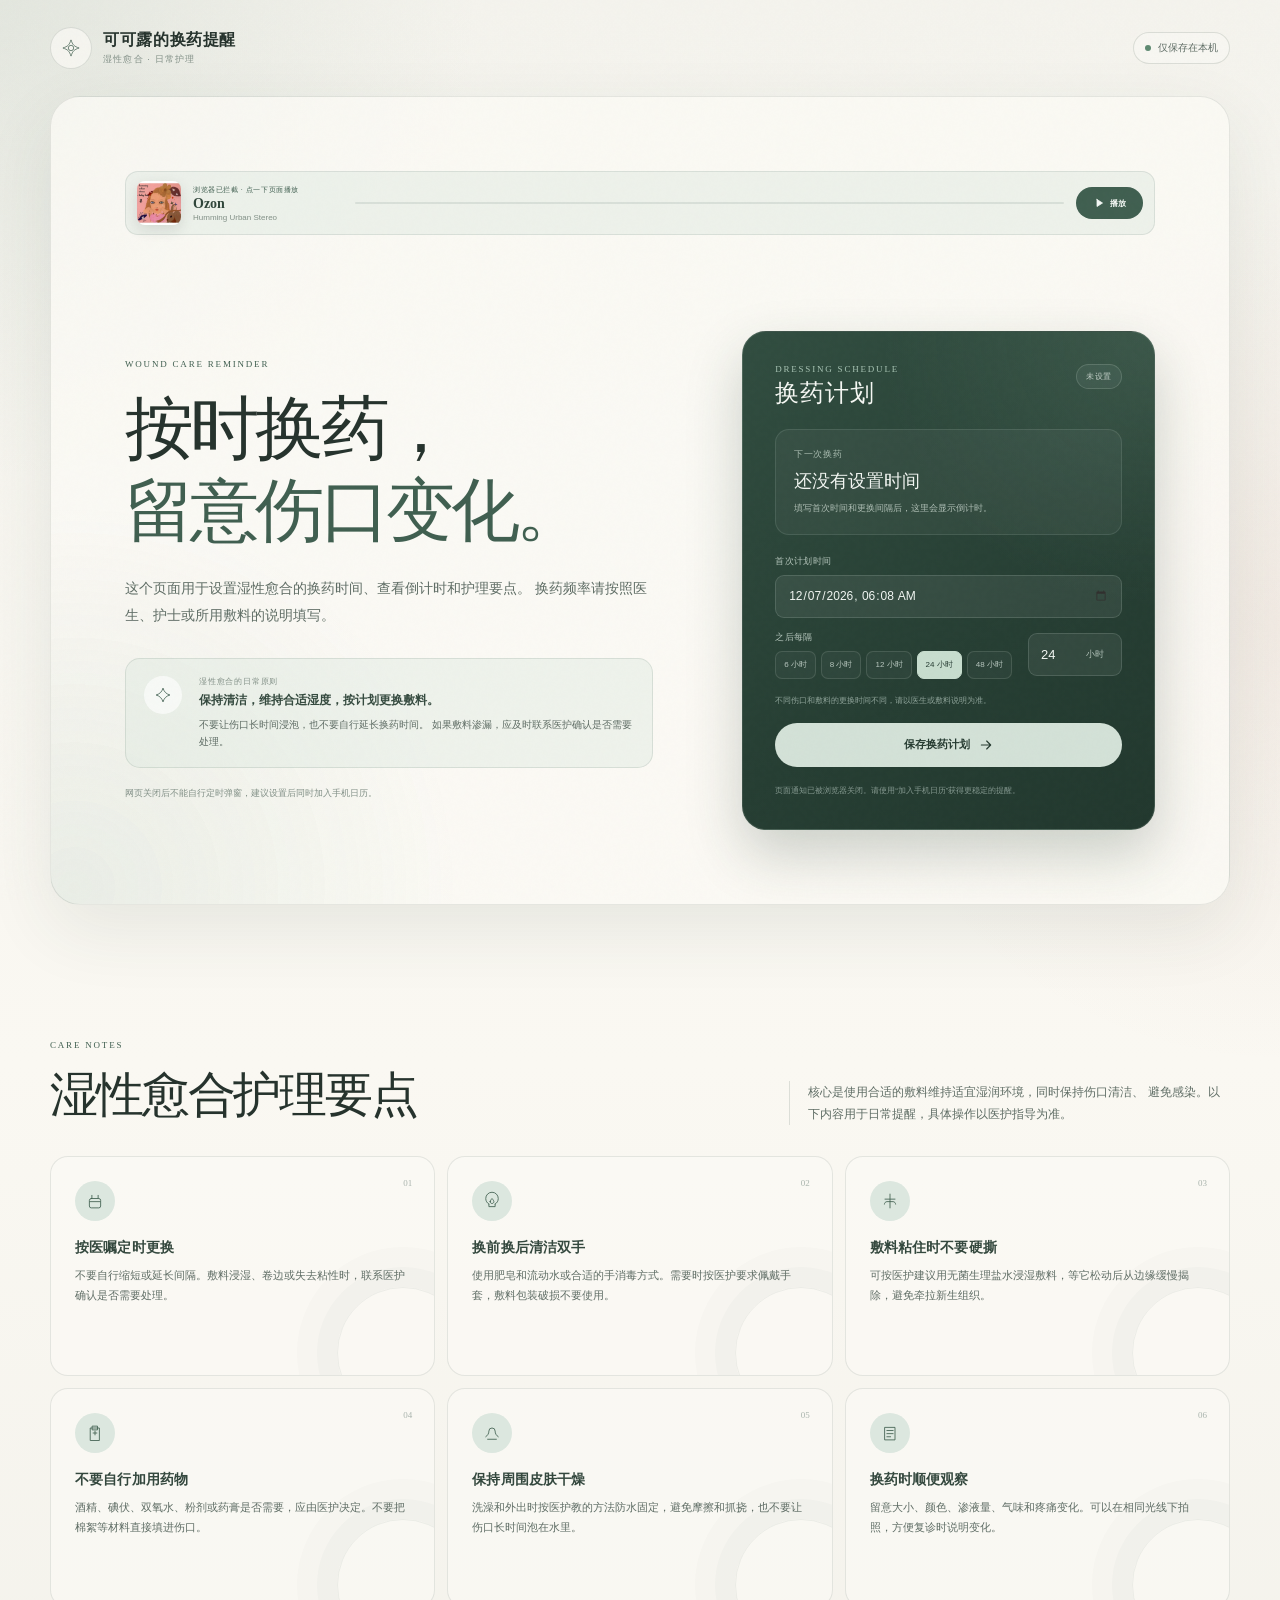
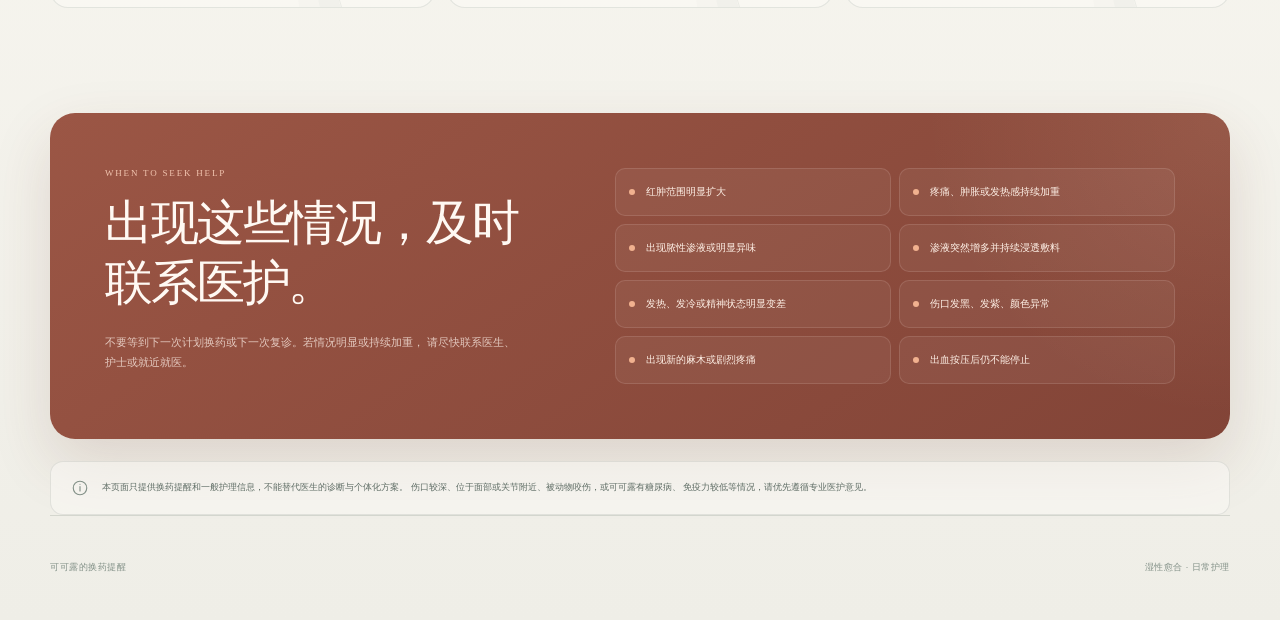
==== cocolu-wound-care-auto/index.html @ e409c19c "Publish fresh cache-safe wound care site" ====
<!doctype html>
<html lang="zh-CN">
  <head>
    <meta charset="UTF-8" />
    <meta
      name="viewport"
      content="width=device-width, initial-scale=1, viewport-fit=cover"
    />
    <meta name="theme-color" content="#eef1eb" />
    <meta name="format-detection" content="telephone=no" />
    <meta name="apple-mobile-web-app-capable" content="yes" />
    <meta http-equiv="Cache-Control" content="no-cache, no-store, must-revalidate" />
    <meta http-equiv="Pragma" content="no-cache" />
    <meta http-equiv="Expires" content="0" />
    <meta
      name="description"
      content="可可露的湿性愈合换药提醒与日常护理注意事项。"
    />
    <meta property="og:type" content="website" />
    <meta property="og:title" content="可可露的换药提醒" />
    <meta
      property="og:description"
      content="湿性愈合换药计划、倒计时与日常护理注意事项。"
    />
    <title>可可露的换药提醒 · 湿性愈合</title>
    <link rel="stylesheet" href="styles.css?v=20261116-auto-1" />
  </head>
  <body>
    <div class="page-texture" aria-hidden="true"></div>

    <header class="site-header">
      <a class="brand" href="#top" aria-label="回到页面顶部">
        <span class="brand-mark" aria-hidden="true">
          <svg viewBox="0 0 40 40">
            <path d="M20 6.5c2.8 8.4 5.2 10.8 13.5 13.5-8.3 2.7-10.7 5.1-13.5 13.5-2.8-8.4-5.2-10.8-13.5-13.5C14.8 17.3 17.2 14.9 20 6.5Z" />
            <circle cx="20" cy="20" r="4.5" />
          </svg>
        </span>
        <span class="brand-copy">
          <strong>可可露的换药提醒</strong>
          <small>湿性愈合 · 日常护理</small>
        </span>
      </a>
      <span class="privacy-label">
        <span aria-hidden="true"></span>
        仅保存在本机
      </span>
    </header>

    <main id="top">
      <section class="hero" aria-labelledby="hero-title">
        <section class="hero-music" id="musicCard" aria-label="背景音乐">
          <img
            class="music-cover"
            src="assets/ozon-cover.jpg?v=20261116-auto-1"
            alt="《Ozon》歌曲封面"
          />
          <div class="music-meta">
            <p id="musicStatus">准备播放 · 官方试听</p>
            <strong>Ozon</strong>
            <span>Humming Urban Stereo</span>
          </div>
          <div class="music-progress" aria-hidden="true">
            <span id="musicProgress"></span>
          </div>
          <button
            class="music-toggle"
            id="musicToggle"
            type="button"
            aria-label="播放背景音乐"
          >
            <svg class="music-play-icon" viewBox="0 0 24 24" aria-hidden="true">
              <path d="m8 5 11 7-11 7V5Z" />
            </svg>
            <svg class="music-pause-icon" viewBox="0 0 24 24" aria-hidden="true">
              <path d="M8 5v14M16 5v14" />
            </svg>
            <span>播放</span>
          </button>
          <audio
            id="backgroundMusic"
            src="assets/ozon-preview.m4a?v=20261116-auto-1"
            preload="auto"
            autoplay
            loop
            playsinline
          ></audio>
        </section>

        <div class="hero-copy">
          <p class="eyebrow">WOUND CARE REMINDER</p>
          <h1 id="hero-title">
            按时换药，<br />
            <em>留意伤口变化。</em>
          </h1>
          <p class="hero-intro">
            这个页面用于设置湿性愈合的换药时间、查看倒计时和护理要点。
            换药频率请按照医生、护士或所用敷料的说明填写。
          </p>

          <div class="principle">
            <span class="principle-icon" aria-hidden="true">
              <svg viewBox="0 0 32 32">
                <path d="M16 5c2 6.2 4.8 9 11 11-6.2 2-9 4.8-11 11-2-6.2-4.8-9-11-11 6.2-2 9-4.8 11-11Z" />
              </svg>
            </span>
            <div>
              <span>湿性愈合的日常原则</span>
              <strong>保持清洁，维持合适湿度，按计划更换敷料。</strong>
              <p>
                不要让伤口长时间浸泡，也不要自行延长换药时间。
                如果敷料渗漏，应及时联系医护确认是否需要处理。
              </p>
            </div>
          </div>

          <p class="hero-note">
            网页关闭后不能自行定时弹窗，建议设置后同时加入手机日历。
          </p>
        </div>

        <section
          class="reminder-panel"
          id="reminderPanel"
          aria-labelledby="reminder-title"
        >
          <header class="reminder-head">
            <div>
              <p>DRESSING SCHEDULE</p>
              <h2 id="reminder-title">换药计划</h2>
            </div>
            <span class="reminder-state" id="reminderState">未设置</span>
          </header>

          <div class="due-alert" id="dueAlert" hidden>
            <span class="due-icon" aria-hidden="true">
              <svg viewBox="0 0 24 24">
                <path d="M12 7v5l3 2M21 12a9 9 0 1 1-18 0 9 9 0 0 1 18 0Z" />
              </svg>
            </span>
            <div>
              <strong>到了计划换药的时间</strong>
              <p>先查看伤口和敷料情况，再按医护教的方法更换。</p>
            </div>
          </div>

          <div class="next-change">
            <span id="nextLabel">下一次换药</span>
            <strong id="nextTime">还没有设置时间</strong>
            <p id="countdown">填写首次时间和更换间隔后，这里会显示倒计时。</p>
          </div>

          <form class="schedule-form" id="scheduleForm">
            <label class="form-field">
              <span>首次计划时间</span>
              <input
                id="startTime"
                name="startTime"
                type="datetime-local"
                required
              />
            </label>

            <div class="interval-block">
              <label for="intervalHours">之后每隔</label>
              <div class="interval-value">
                <input
                  id="intervalHours"
                  name="intervalHours"
                  type="number"
                  min="1"
                  max="168"
                  step="1"
                  value="24"
                  inputmode="numeric"
                  required
                />
                <span>小时</span>
              </div>
              <div class="interval-options" id="intervalOptions" aria-label="常用间隔">
                <button type="button" data-hours="6">6 小时</button>
                <button type="button" data-hours="8">8 小时</button>
                <button type="button" data-hours="12">12 小时</button>
                <button type="button" data-hours="24" class="is-active">24 小时</button>
                <button type="button" data-hours="48">48 小时</button>
              </div>
            </div>

            <p class="schedule-caution">
              不同伤口和敷料的更换时间不同，请以医生或敷料说明为准。
            </p>

            <button class="save-button" id="saveButton" type="submit">
              保存换药计划
              <svg viewBox="0 0 24 24" aria-hidden="true">
                <path d="M5 12h14M13 6l6 6-6 6" />
              </svg>
            </button>
          </form>

          <div class="reminder-actions" id="reminderActions" hidden>
            <button class="done-button" id="doneButton" type="button">
              <svg viewBox="0 0 24 24" aria-hidden="true">
                <path d="m5 12 4 4L19 6" />
              </svg>
              这次已经换好了
            </button>
            <button class="action-button" id="notifyButton" type="button">
              <svg viewBox="0 0 24 24" aria-hidden="true">
                <path d="M18 8a6 6 0 0 0-12 0c0 7-3 7-3 9h18c0-2-3-2-3-9M10 21h4" />
              </svg>
              页面通知
            </button>
            <button class="action-button" id="calendarButton" type="button">
              <svg viewBox="0 0 24 24" aria-hidden="true">
                <rect x="3" y="5" width="18" height="16" rx="2" />
                <path d="M8 3v4m8-4v4M3 10h18M12 14v4m-2-2h4" />
              </svg>
              加入手机日历
            </button>
            <button class="edit-button" id="editButton" type="button">
              调整换药计划
            </button>
          </div>

          <p class="support-note" id="supportNote">
            换药计划只存储在当前设备中。退出网页后，请依靠手机日历提醒。
          </p>
        </section>
      </section>

      <section class="care-section" aria-labelledby="care-title">
        <header class="section-heading">
          <div>
            <p class="section-label">CARE NOTES</p>
            <h2 id="care-title">湿性愈合护理要点</h2>
          </div>
          <p>
            核心是使用合适的敷料维持适宜湿润环境，同时保持伤口清洁、
            避免感染。以下内容用于日常提醒，具体操作以医护指导为准。
          </p>
        </header>

        <div class="care-grid">
          <article class="care-item">
            <span class="item-number">01</span>
            <div class="item-icon" aria-hidden="true">
              <svg viewBox="0 0 32 32">
                <path d="M11 7v5m10-5v5M8 17h16M10 12h12a3 3 0 0 1 3 3v9a3 3 0 0 1-3 3H10a3 3 0 0 1-3-3v-9a3 3 0 0 1 3-3Z" />
              </svg>
            </div>
            <h3>按医嘱定时更换</h3>
            <p>不要自行缩短或延长间隔。敷料浸湿、卷边或失去粘性时，联系医护确认是否需要处理。</p>
          </article>

          <article class="care-item">
            <span class="item-number">02</span>
            <div class="item-icon" aria-hidden="true">
              <svg viewBox="0 0 32 32">
                <path d="M11 21c-3-2-5-5-5-9a10 10 0 0 1 20 0c0 4-2 7-5 9M11 21v4h10v-4M13 17c0 1.7 1.3 3 3 3s3-1.3 3-3-3-5-3-5-3 3.3-3 5Z" />
              </svg>
            </div>
            <h3>换前换后清洁双手</h3>
            <p>使用肥皂和流动水或合适的手消毒方式。需要时按医护要求佩戴手套，敷料包装破损不要使用。</p>
          </article>

          <article class="care-item">
            <span class="item-number">03</span>
            <div class="item-icon" aria-hidden="true">
              <svg viewBox="0 0 32 32">
                <path d="M16 5v22M8 13h16M7 21c0-2 2-4 4-4h10c2 0 4 2 4 4" />
              </svg>
            </div>
            <h3>敷料粘住时不要硬撕</h3>
            <p>可按医护建议用无菌生理盐水浸湿敷料，等它松动后从边缘缓慢揭除，避免牵拉新生组织。</p>
          </article>

          <article class="care-item">
            <span class="item-number">04</span>
            <div class="item-icon" aria-hidden="true">
              <svg viewBox="0 0 32 32">
                <path d="M9 8h14v20H9zM12 5h8v6h-8zM13 16h6m-3-3v6" />
              </svg>
            </div>
            <h3>不要自行加用药物</h3>
            <p>酒精、碘伏、双氧水、粉剂或药膏是否需要，应由医护决定。不要把棉絮等材料直接填进伤口。</p>
          </article>

          <article class="care-item">
            <span class="item-number">05</span>
            <div class="item-icon" aria-hidden="true">
              <svg viewBox="0 0 32 32">
                <path d="M6 22c3-2 5-5 5-9a5 5 0 0 1 10 0c0 4 2 7 5 9M9 26h14" />
              </svg>
            </div>
            <h3>保持周围皮肤干燥</h3>
            <p>洗澡和外出时按医护教的方法防水固定，避免摩擦和抓挠，也不要让伤口长时间泡在水里。</p>
          </article>

          <article class="care-item">
            <span class="item-number">06</span>
            <div class="item-icon" aria-hidden="true">
              <svg viewBox="0 0 32 32">
                <path d="M8 7h16v20H8zM11 12h10M11 17h10M11 22h6" />
              </svg>
            </div>
            <h3>换药时顺便观察</h3>
            <p>留意大小、颜色、渗液量、气味和疼痛变化。可以在相同光线下拍照，方便复诊时说明变化。</p>
          </article>
        </div>
      </section>

      <section class="warning-section" aria-labelledby="warning-title">
        <div class="warning-copy">
          <p class="section-label">WHEN TO SEEK HELP</p>
          <h2 id="warning-title">出现这些情况，及时联系医护。</h2>
          <p>
            不要等到下一次计划换药或下一次复诊。若情况明显或持续加重，
            请尽快联系医生、护士或就近就医。
          </p>
        </div>

        <div class="warning-list" role="list">
          <span role="listitem">红肿范围明显扩大</span>
          <span role="listitem">疼痛、肿胀或发热感持续加重</span>
          <span role="listitem">出现脓性渗液或明显异味</span>
          <span role="listitem">渗液突然增多并持续浸透敷料</span>
          <span role="listitem">发热、发冷或精神状态明显变差</span>
          <span role="listitem">伤口发黑、发紫、颜色异常</span>
          <span role="listitem">出现新的麻木或剧烈疼痛</span>
          <span role="listitem">出血按压后仍不能停止</span>
        </div>
      </section>

      <aside class="disclaimer">
        <svg viewBox="0 0 24 24" aria-hidden="true">
          <circle cx="12" cy="12" r="9" />
          <path d="M12 10v6M12 7h.01" />
        </svg>
        <p>
          本页面只提供换药提醒和一般护理信息，不能替代医生的诊断与个体化方案。
          伤口较深、位于面部或关节附近、被动物咬伤，或可可露有糖尿病、
          免疫力较低等情况，请优先遵循专业医护意见。
        </p>
      </aside>

    </main>

    <footer class="site-footer">
      <span>可可露的换药提醒</span>
      <span>湿性愈合 · 日常护理</span>
    </footer>

    <div class="toast" id="toast" role="status" aria-live="polite"></div>
    <script src="app.js?v=20261116-auto-1"></script>
  </body>
</html>
---- cocolu-wound-care-auto/styles.css ----
:root {
  --ink: #26332d;
  --ink-soft: #5f6d65;
  --ink-faint: #829087;
  --paper: #f3f2eb;
  --paper-light: #fbfaf5;
  --line: rgba(46, 63, 55, 0.14);
  --green: #405f50;
  --green-deep: #263f34;
  --green-light: #dce7df;
  --terracotta: #a45643;
  --terracotta-soft: #f4e7e1;
  --serif: "Noto Serif SC", "Songti SC", "STSong", "SimSun", serif;
  --sans: "PingFang SC", "Microsoft YaHei", "Noto Sans SC", sans-serif;
}

* {
  box-sizing: border-box;
}

html {
  scroll-behavior: smooth;
}

body {
  min-width: 320px;
  min-height: 100vh;
  margin: 0;
  color: var(--ink);
  background:
    radial-gradient(circle at 0 0, rgba(111, 143, 123, 0.13), transparent 30rem),
    radial-gradient(circle at 100% 28%, rgba(164, 86, 67, 0.07), transparent 28rem),
    linear-gradient(180deg, #f4f3ed 0%, #faf8f2 48%, #efeee7 100%);
  font-family: var(--sans);
  -webkit-font-smoothing: antialiased;
  text-rendering: optimizeLegibility;
}

.page-texture {
  position: fixed;
  inset: 0;
  z-index: 20;
  opacity: 0.035;
  pointer-events: none;
  background-image: url("data:image/svg+xml,%3Csvg viewBox='0 0 180 180' xmlns='http://www.w3.org/2000/svg'%3E%3Cfilter id='n'%3E%3CfeTurbulence type='fractalNoise' baseFrequency='.9' numOctaves='3' stitchTiles='stitch'/%3E%3C/filter%3E%3Crect width='100%25' height='100%25' filter='url(%23n)' opacity='.45'/%3E%3C/svg%3E");
}

button,
input {
  font: inherit;
}

button {
  -webkit-tap-highlight-color: transparent;
}

button,
a,
input {
  outline-offset: 4px;
}

button:focus-visible,
a:focus-visible,
input:focus-visible {
  outline: 3px solid rgba(64, 95, 80, 0.45);
}

svg {
  display: block;
}

[hidden] {
  display: none !important;
}

.site-header,
main,
.site-footer {
  width: min(100% - 48px, 1180px);
  margin-inline: auto;
}

.site-header {
  display: flex;
  min-height: 96px;
  align-items: center;
  justify-content: space-between;
  gap: 20px;
}

.brand {
  display: inline-flex;
  align-items: center;
  gap: 11px;
  color: var(--ink);
  text-decoration: none;
}

.brand-mark {
  display: grid;
  width: 42px;
  height: 42px;
  place-items: center;
  border: 1px solid var(--line);
  border-radius: 50%;
  background: rgba(251, 250, 245, 0.7);
}

.brand-mark svg {
  width: 24px;
  fill: none;
  stroke: var(--green);
  stroke-width: 1.2;
}

.brand-copy {
  display: grid;
  gap: 2px;
}

.brand-copy strong {
  font-family: var(--serif);
  font-size: 16px;
  letter-spacing: 0.04em;
}

.brand-copy small {
  color: var(--ink-faint);
  font-size: 9px;
  letter-spacing: 0.13em;
}

.privacy-label {
  display: inline-flex;
  align-items: center;
  gap: 7px;
  padding: 8px 11px;
  border: 1px solid var(--line);
  border-radius: 999px;
  color: var(--ink-soft);
  background: rgba(251, 250, 245, 0.45);
  font-size: 10px;
}

.privacy-label > span {
  width: 6px;
  height: 6px;
  border-radius: 50%;
  background: #5e8a71;
}

.hero {
  display: grid;
  grid-template-columns: minmax(0, 0.92fr) minmax(360px, 0.72fr);
  gap: clamp(35px, 7vw, 92px);
  align-items: center;
  padding: clamp(38px, 6vw, 74px);
  border: 1px solid rgba(46, 63, 55, 0.11);
  border-radius: 30px;
  background:
    radial-gradient(circle at 2% 98%, rgba(117, 150, 130, 0.13), transparent 24rem),
    rgba(251, 250, 245, 0.78);
  box-shadow: 0 25px 70px rgba(47, 63, 54, 0.09);
}

.hero-copy {
  min-width: 0;
}

.eyebrow,
.section-label,
.reminder-head p {
  margin: 0;
  color: var(--green);
  font-family: Georgia, serif;
  font-size: 9px;
  letter-spacing: 0.2em;
}

.hero h1 {
  margin: 19px 0 23px;
  font-family: var(--serif);
  font-size: clamp(43px, 5.4vw, 70px);
  font-weight: 500;
  letter-spacing: -0.055em;
  line-height: 1.18;
}

.hero h1 em {
  color: var(--green);
  font-style: normal;
}

.hero-intro {
  max-width: 35rem;
  margin: 0;
  color: var(--ink-soft);
  font-size: 14px;
  line-height: 1.95;
}

.principle {
  display: grid;
  grid-template-columns: 42px 1fr;
  gap: 13px;
  max-width: 38rem;
  margin-top: 29px;
  padding: 17px 18px;
  border: 1px solid rgba(64, 95, 80, 0.13);
  border-radius: 15px;
  background: rgba(224, 234, 226, 0.47);
}

.principle-icon {
  display: grid;
  width: 38px;
  height: 38px;
  place-items: center;
  border-radius: 50%;
  color: var(--green);
  background: rgba(255, 255, 255, 0.64);
}

.principle-icon svg {
  width: 20px;
  fill: none;
  stroke: currentColor;
  stroke-width: 1.3;
}

.principle div {
  display: grid;
  gap: 4px;
}

.principle div > span {
  color: var(--ink-faint);
  font-size: 8px;
  letter-spacing: 0.1em;
}

.principle strong {
  color: #354a3f;
  font-size: 12px;
  line-height: 1.55;
}

.principle p {
  margin: 2px 0 0;
  color: var(--ink-soft);
  font-size: 10px;
  line-height: 1.72;
}

.hero-note {
  margin: 18px 0 0;
  color: var(--ink-faint);
  font-size: 9px;
  line-height: 1.65;
}

.reminder-panel {
  min-width: 0;
  padding: clamp(23px, 3vw, 32px);
  border: 1px solid rgba(229, 239, 231, 0.13);
  border-radius: 24px;
  color: #f1f6f2;
  background:
    radial-gradient(circle at 100% 0, rgba(143, 180, 157, 0.17), transparent 17rem),
    linear-gradient(150deg, #314d40, #263e33 62%, #22382e);
  box-shadow: 0 24px 55px rgba(35, 57, 47, 0.22);
  transition:
    border-color 180ms ease,
    box-shadow 180ms ease;
}

.reminder-panel.is-due {
  border-color: rgba(241, 187, 155, 0.55);
  box-shadow:
    0 0 0 1px rgba(241, 187, 155, 0.16),
    0 24px 65px rgba(91, 52, 39, 0.26);
}

.reminder-head {
  display: flex;
  align-items: flex-start;
  justify-content: space-between;
  gap: 15px;
}

.reminder-head > div {
  display: grid;
  gap: 3px;
}

.reminder-head p {
  color: #a8c4b4;
}

.reminder-head h2 {
  margin: 0;
  color: #f5f7f3;
  font-family: var(--serif);
  font-size: 24px;
  font-weight: 500;
  letter-spacing: 0.04em;
}

.reminder-state {
  padding: 6px 9px;
  border: 1px solid rgba(228, 240, 231, 0.16);
  border-radius: 999px;
  color: #c6d3cb;
  background: rgba(238, 246, 240, 0.055);
  font-size: 8px;
  letter-spacing: 0.08em;
  white-space: nowrap;
}

.reminder-panel.is-configured .reminder-state {
  color: #c6e5d2;
  border-color: rgba(152, 205, 172, 0.24);
  background: rgba(83, 137, 107, 0.17);
}

.reminder-panel.is-due .reminder-state {
  color: #ffe0cc;
  border-color: rgba(239, 176, 143, 0.28);
  background: rgba(151, 80, 60, 0.2);
}

.due-alert {
  display: flex;
  gap: 10px;
  margin-top: 16px;
  padding: 12px;
  border: 1px solid rgba(244, 192, 161, 0.18);
  border-radius: 12px;
  color: #ffe3d2;
  background: rgba(149, 77, 56, 0.18);
}

.due-icon {
  display: grid;
  width: 29px;
  height: 29px;
  flex: 0 0 auto;
  place-items: center;
  border-radius: 50%;
  background: rgba(255, 240, 228, 0.1);
}

.due-icon svg {
  width: 16px;
  fill: none;
  stroke: currentColor;
  stroke-linecap: round;
  stroke-linejoin: round;
  stroke-width: 1.6;
}

.due-alert div {
  display: grid;
  gap: 3px;
}

.due-alert strong {
  font-size: 11px;
}

.due-alert p {
  margin: 0;
  color: rgba(255, 227, 210, 0.7);
  font-size: 8px;
  line-height: 1.6;
}

.next-change {
  margin: 20px 0;
  padding: 18px;
  border: 1px solid rgba(228, 240, 231, 0.11);
  border-radius: 14px;
  background: rgba(248, 252, 248, 0.045);
}

.next-change > span {
  display: block;
  margin-bottom: 7px;
  color: #a9bcb0;
  font-size: 9px;
  letter-spacing: 0.07em;
}

.next-change strong {
  display: block;
  color: #f2f6f2;
  font-family: var(--serif);
  font-size: 18px;
  font-weight: 500;
  line-height: 1.45;
}

.next-change p {
  margin: 7px 0 0;
  color: #aebeb4;
  font-size: 9px;
  line-height: 1.65;
}

.schedule-form,
.reminder-actions {
  display: grid;
}

.form-field {
  display: grid;
  gap: 7px;
  margin-bottom: 13px;
}

.form-field > span,
.interval-block > label {
  color: #b4c5bb;
  font-size: 9px;
  letter-spacing: 0.05em;
}

.form-field input,
.interval-value {
  width: 100%;
  min-height: 43px;
  border: 1px solid rgba(228, 240, 231, 0.15);
  border-radius: 9px;
  color: #f1f6f2;
  background: rgba(250, 253, 250, 0.065);
  color-scheme: dark;
}

.form-field input {
  padding: 0 12px;
  font-size: 12px;
}

.form-field input::-webkit-calendar-picker-indicator {
  cursor: pointer;
  filter: invert(0.82) sepia(0.12);
}

.interval-block {
  display: grid;
  grid-template-columns: 1fr 94px;
  gap: 7px 10px;
  align-items: center;
}

.interval-block > label {
  grid-column: 1;
}

.interval-value {
  display: flex;
  grid-column: 2;
  grid-row: 1 / span 2;
  align-items: center;
  overflow: hidden;
}

.interval-value input {
  width: 57px;
  min-width: 0;
  height: 41px;
  padding: 0 0 0 12px;
  border: 0;
  color: #f1f6f2;
  background: transparent;
  font-size: 13px;
}

.interval-value span {
  color: #b4c5bb;
  font-size: 9px;
}

.interval-options {
  display: flex;
  grid-column: 1;
  flex-wrap: wrap;
  gap: 5px;
}

.interval-options button {
  min-height: 28px;
  padding: 5px 8px;
  border: 1px solid rgba(228, 240, 231, 0.13);
  border-radius: 7px;
  color: #b9c8c0;
  background: rgba(248, 252, 248, 0.035);
  cursor: pointer;
  font-size: 8px;
  transition:
    color 150ms ease,
    border-color 150ms ease,
    background 150ms ease;
}

.interval-options button.is-active {
  color: #243b31;
  border-color: #c7ddce;
  background: #c7ddce;
}

.schedule-caution {
  margin: 15px 0 16px;
  color: #8fa49a;
  font-size: 8px;
  line-height: 1.65;
}

.save-button,
.done-button,
.action-button,
.edit-button {
  display: inline-flex;
  align-items: center;
  justify-content: center;
  border-radius: 999px;
  cursor: pointer;
  font-weight: 600;
}

.save-button {
  width: 100%;
  min-height: 44px;
  gap: 8px;
  padding: 10px 17px;
  border: 0;
  color: #263b31;
  background: #d3e1d7;
  font-size: 11px;
}

.save-button:hover,
.done-button:hover,
.action-button:hover {
  transform: translateY(-1px);
}

.save-button svg,
.done-button svg,
.action-button svg {
  width: 16px;
  fill: none;
  stroke: currentColor;
  stroke-linecap: round;
  stroke-linejoin: round;
  stroke-width: 1.7;
}

.reminder-actions {
  grid-template-columns: 1fr 1fr;
  gap: 8px;
}

.done-button {
  grid-column: 1 / -1;
  min-height: 44px;
  gap: 7px;
  padding: 10px 15px;
  border: 0;
  color: #243b30;
  background: #d4e2d8;
  font-size: 11px;
}

.action-button {
  min-height: 40px;
  gap: 7px;
  padding: 8px 9px;
  border: 1px solid rgba(228, 240, 231, 0.15);
  color: #d6e1db;
  background: rgba(248, 252, 248, 0.045);
  font-size: 9px;
}

.action-button.is-enabled {
  color: #c9e4d4;
  border-color: rgba(139, 193, 160, 0.26);
  background: rgba(76, 129, 100, 0.14);
}

.edit-button {
  grid-column: 1 / -1;
  min-height: 31px;
  padding: 5px 10px;
  border: 0;
  color: #9fb1a7;
  background: transparent;
  font-size: 8px;
  text-decoration: underline;
  text-decoration-color: rgba(186, 205, 194, 0.28);
  text-underline-offset: 4px;
}

.support-note {
  margin: 17px 0 0;
  color: #859990;
  font-size: 8px;
  line-height: 1.65;
}

.care-section {
  padding: clamp(90px, 11vw, 135px) 0 clamp(70px, 9vw, 105px);
}

.section-heading {
  display: grid;
  grid-template-columns: minmax(0, 0.9fr) minmax(280px, 0.62fr);
  gap: clamp(30px, 8vw, 100px);
  align-items: end;
  margin-bottom: 31px;
}

.section-label {
  margin-bottom: 15px;
}

.section-heading h2,
.warning-copy h2 {
  margin: 0;
  font-family: var(--serif);
  font-size: clamp(33px, 4vw, 48px);
  font-weight: 500;
  letter-spacing: -0.045em;
  line-height: 1.25;
}

.section-heading > p {
  margin: 0;
  padding-left: 18px;
  border-left: 1px solid var(--line);
  color: var(--ink-soft);
  font-size: 12px;
  line-height: 1.85;
}

.care-grid {
  display: grid;
  grid-template-columns: repeat(3, minmax(0, 1fr));
  gap: 12px;
}

.care-item {
  position: relative;
  min-height: 220px;
  padding: 24px;
  overflow: hidden;
  border: 1px solid rgba(46, 63, 55, 0.11);
  border-radius: 18px;
  background: rgba(251, 250, 245, 0.68);
}

.care-item::after {
  position: absolute;
  right: -35px;
  bottom: -44px;
  width: 130px;
  height: 130px;
  border: 1px solid rgba(64, 95, 80, 0.08);
  border-radius: 50%;
  content: "";
  box-shadow:
    0 0 0 20px rgba(64, 95, 80, 0.025),
    0 0 0 40px rgba(64, 95, 80, 0.015);
}

.item-number {
  position: absolute;
  top: 21px;
  right: 22px;
  color: #a9b4ad;
  font-family: Georgia, serif;
  font-size: 9px;
}

.item-icon {
  display: grid;
  width: 40px;
  height: 40px;
  margin-bottom: 18px;
  place-items: center;
  border-radius: 50%;
  color: var(--green);
  background: var(--green-light);
}

.item-icon svg {
  width: 20px;
  fill: none;
  stroke: currentColor;
  stroke-linecap: round;
  stroke-linejoin: round;
  stroke-width: 1.35;
}

.care-item h3 {
  position: relative;
  z-index: 1;
  margin: 0 0 9px;
  color: #34483e;
  font-size: 14px;
  letter-spacing: 0.01em;
}

.care-item p {
  position: relative;
  z-index: 1;
  margin: 0;
  color: var(--ink-soft);
  font-size: 11px;
  line-height: 1.8;
}

.warning-section {
  display: grid;
  grid-template-columns: minmax(0, 0.75fr) minmax(370px, 1fr);
  gap: clamp(35px, 7vw, 90px);
  padding: clamp(34px, 5vw, 55px);
  border-radius: 25px;
  color: #fff7f1;
  background:
    radial-gradient(circle at 100% 0, rgba(255, 208, 177, 0.12), transparent 19rem),
    linear-gradient(145deg, #9b5645, #824437);
  box-shadow: 0 24px 60px rgba(105, 55, 42, 0.15);
}

.warning-copy .section-label {
  color: #f1c4af;
}

.warning-copy h2 {
  color: #fff9f3;
}

.warning-copy > p:last-child {
  max-width: 32rem;
  margin: 20px 0 0;
  color: rgba(255, 242, 233, 0.74);
  font-size: 11px;
  line-height: 1.8;
}

.warning-list {
  display: grid;
  grid-template-columns: 1fr 1fr;
  gap: 8px;
}

.warning-list span {
  position: relative;
  display: flex;
  min-height: 48px;
  align-items: center;
  padding: 10px 12px 10px 30px;
  border: 1px solid rgba(255, 238, 226, 0.13);
  border-radius: 10px;
  color: #fff1e7;
  background: rgba(255, 247, 240, 0.05);
  font-size: 10px;
  line-height: 1.55;
}

.warning-list span::before {
  position: absolute;
  top: 50%;
  left: 13px;
  width: 6px;
  height: 6px;
  border-radius: 50%;
  content: "";
  background: #f1b18f;
  transform: translateY(-50%);
}

.disclaimer {
  display: grid;
  grid-template-columns: 20px 1fr;
  gap: 11px;
  margin: 22px 0 0;
  padding: 17px 20px;
  border: 1px solid rgba(46, 63, 55, 0.11);
  border-radius: 13px;
  color: var(--ink-soft);
  background: rgba(251, 250, 245, 0.52);
}

.disclaimer svg {
  width: 18px;
  fill: none;
  stroke: var(--ink-faint);
  stroke-linecap: round;
  stroke-linejoin: round;
  stroke-width: 1.5;
}

.disclaimer p {
  margin: 0;
  font-size: 9px;
  line-height: 1.8;
}

.hero-music {
  display: grid;
  grid-column: 1 / -1;
  grid-template-columns: 44px minmax(150px, auto) minmax(80px, 1fr) auto;
  gap: 12px;
  align-items: center;
  margin-bottom: 6px;
  padding: 9px 11px;
  border: 1px solid rgba(64, 95, 80, 0.12);
  border-radius: 13px;
  background: rgba(225, 234, 227, 0.52);
}

.hero-music .music-cover {
  width: 44px;
  height: 44px;
  border-radius: 8px;
  object-fit: cover;
  box-shadow: 0 5px 14px rgba(39, 52, 44, 0.12);
}

.hero-music .music-meta {
  display: grid;
  min-width: 0;
  gap: 1px;
}

.hero-music .music-meta p {
  margin: 0;
  color: var(--green);
  font-size: 7px;
  letter-spacing: 0.08em;
}

.hero-music .music-meta strong {
  color: #31463b;
  font-family: var(--serif);
  font-size: 14px;
  font-weight: 600;
}

.hero-music .music-meta span {
  overflow: hidden;
  color: var(--ink-faint);
  font-size: 8px;
  text-overflow: ellipsis;
  white-space: nowrap;
}

.music-progress {
  height: 2px;
  overflow: hidden;
  border-radius: 999px;
  background: rgba(64, 95, 80, 0.12);
}

.music-progress span {
  display: block;
  width: 0;
  height: 100%;
  border-radius: inherit;
  background: var(--green);
  transition: width 220ms linear;
}

.music-toggle {
  display: inline-flex;
  min-width: 67px;
  min-height: 32px;
  align-items: center;
  justify-content: center;
  gap: 5px;
  padding: 6px 10px;
  border: 0;
  border-radius: 999px;
  color: #f4f8f5;
  background: var(--green);
  cursor: pointer;
  font-size: 8px;
  font-weight: 600;
}

.music-toggle svg {
  width: 12px;
  height: 12px;
  fill: none;
  stroke: currentColor;
  stroke-linecap: round;
  stroke-linejoin: round;
  stroke-width: 1.6;
}

.music-toggle .music-play-icon {
  fill: currentColor;
}

.music-toggle .music-pause-icon {
  display: none;
}

.music-toggle.is-playing .music-play-icon {
  display: none;
}

.music-toggle.is-playing .music-pause-icon {
  display: block;
}

.site-footer {
  display: flex;
  min-height: 105px;
  align-items: center;
  justify-content: space-between;
  gap: 20px;
  border-top: 1px solid var(--line);
  color: var(--ink-faint);
  font-size: 9px;
  letter-spacing: 0.06em;
}

.toast {
  position: fixed;
  bottom: max(22px, env(safe-area-inset-bottom));
  left: 50%;
  z-index: 50;
  max-width: calc(100% - 38px);
  padding: 11px 17px;
  border: 1px solid rgba(234, 242, 236, 0.13);
  border-radius: 999px;
  color: #f2f7f3;
  background: rgba(36, 55, 45, 0.95);
  box-shadow: 0 14px 35px rgba(38, 52, 44, 0.2);
  font-size: 11px;
  text-align: center;
  opacity: 0;
  pointer-events: none;
  transform: translate(-50%, 12px);
  transition:
    opacity 180ms ease,
    transform 180ms ease;
}

.toast.is-visible {
  opacity: 1;
  transform: translate(-50%, 0);
}

@media (max-width: 960px) {
  .hero {
    grid-template-columns: 1fr;
    gap: 34px;
    padding: 44px;
  }

  .hero-copy {
    max-width: 42rem;
  }

  .reminder-panel {
    width: min(100%, 500px);
  }

  .care-grid {
    grid-template-columns: repeat(2, minmax(0, 1fr));
  }

  .warning-section {
    grid-template-columns: 1fr;
    gap: 26px;
  }

}

@media (max-width: 700px) {
  .site-header,
  main,
  .site-footer {
    width: min(100% - 24px, 560px);
  }

  .site-header {
    min-height: 80px;
  }

  .brand-mark {
    width: 37px;
    height: 37px;
  }

  .brand-copy strong {
    font-size: 14px;
  }

  .brand-copy small {
    font-size: 8px;
  }

  .privacy-label {
    padding: 7px 9px;
    font-size: 8px;
  }

  .hero {
    padding: 29px 18px 18px;
    border-radius: 22px;
  }

  .hero-music {
    grid-template-columns: 42px minmax(0, 1fr) auto;
    gap: 7px 10px;
    padding: 8px 9px;
  }

  .hero-music .music-cover {
    width: 42px;
    height: 42px;
  }

  .music-progress {
    grid-column: 2 / 4;
    grid-row: 2;
  }

  .music-toggle {
    grid-column: 3;
    grid-row: 1;
  }

  .hero h1 {
    margin-top: 15px;
    font-size: clamp(39px, 12vw, 52px);
    line-height: 1.2;
  }

  .hero-intro {
    font-size: 12px;
    line-height: 1.9;
  }

  .principle {
    grid-template-columns: 35px 1fr;
    padding: 14px;
  }

  .principle-icon {
    width: 34px;
    height: 34px;
  }

  .principle strong {
    font-size: 11px;
  }

  .principle p {
    font-size: 9px;
  }

  .reminder-panel {
    width: 100%;
    padding: 23px 18px;
    border-radius: 18px;
  }

  .reminder-head h2 {
    font-size: 21px;
  }

  .next-change strong {
    font-size: 17px;
  }

  .interval-block {
    grid-template-columns: 1fr 101px;
  }

  .care-section {
    padding: 76px 2px 66px;
  }

  .section-heading {
    grid-template-columns: 1fr;
    gap: 18px;
    margin-bottom: 24px;
  }

  .section-heading h2,
  .warning-copy h2 {
    font-size: clamp(31px, 9.5vw, 40px);
  }

  .section-heading > p {
    padding-left: 13px;
    font-size: 11px;
    line-height: 1.8;
  }

  .care-grid {
    grid-template-columns: 1fr;
    gap: 9px;
  }

  .care-item {
    min-height: 0;
    padding: 21px;
  }

  .item-icon {
    margin-bottom: 15px;
  }

  .warning-section {
    padding: 28px 20px;
    border-radius: 20px;
  }

  .warning-list {
    grid-template-columns: 1fr;
  }

  .disclaimer {
    padding: 15px;
  }

  .site-footer {
    min-height: 92px;
    font-size: 8px;
  }
}

@media (max-width: 380px) {
  .brand-copy small {
    display: none;
  }

  .privacy-label {
    font-size: 0;
  }

  .privacy-label > span {
    margin: 2px;
  }

  .hero {
    padding-right: 14px;
    padding-left: 14px;
  }

  .hero h1 {
    font-size: 37px;
  }

  .reminder-panel {
    padding-right: 15px;
    padding-left: 15px;
  }

  .interval-block {
    grid-template-columns: 1fr 88px;
  }

  .site-footer {
    align-items: flex-start;
    flex-direction: column;
    justify-content: center;
    gap: 5px;
  }
}

@media (prefers-reduced-motion: reduce) {
  html {
    scroll-behavior: auto;
  }

  *,
  *::before,
  *::after {
    scroll-behavior: auto !important;
    animation-duration: 0.01ms !important;
    animation-iteration-count: 1 !important;
    transition-duration: 0.01ms !important;
  }
}
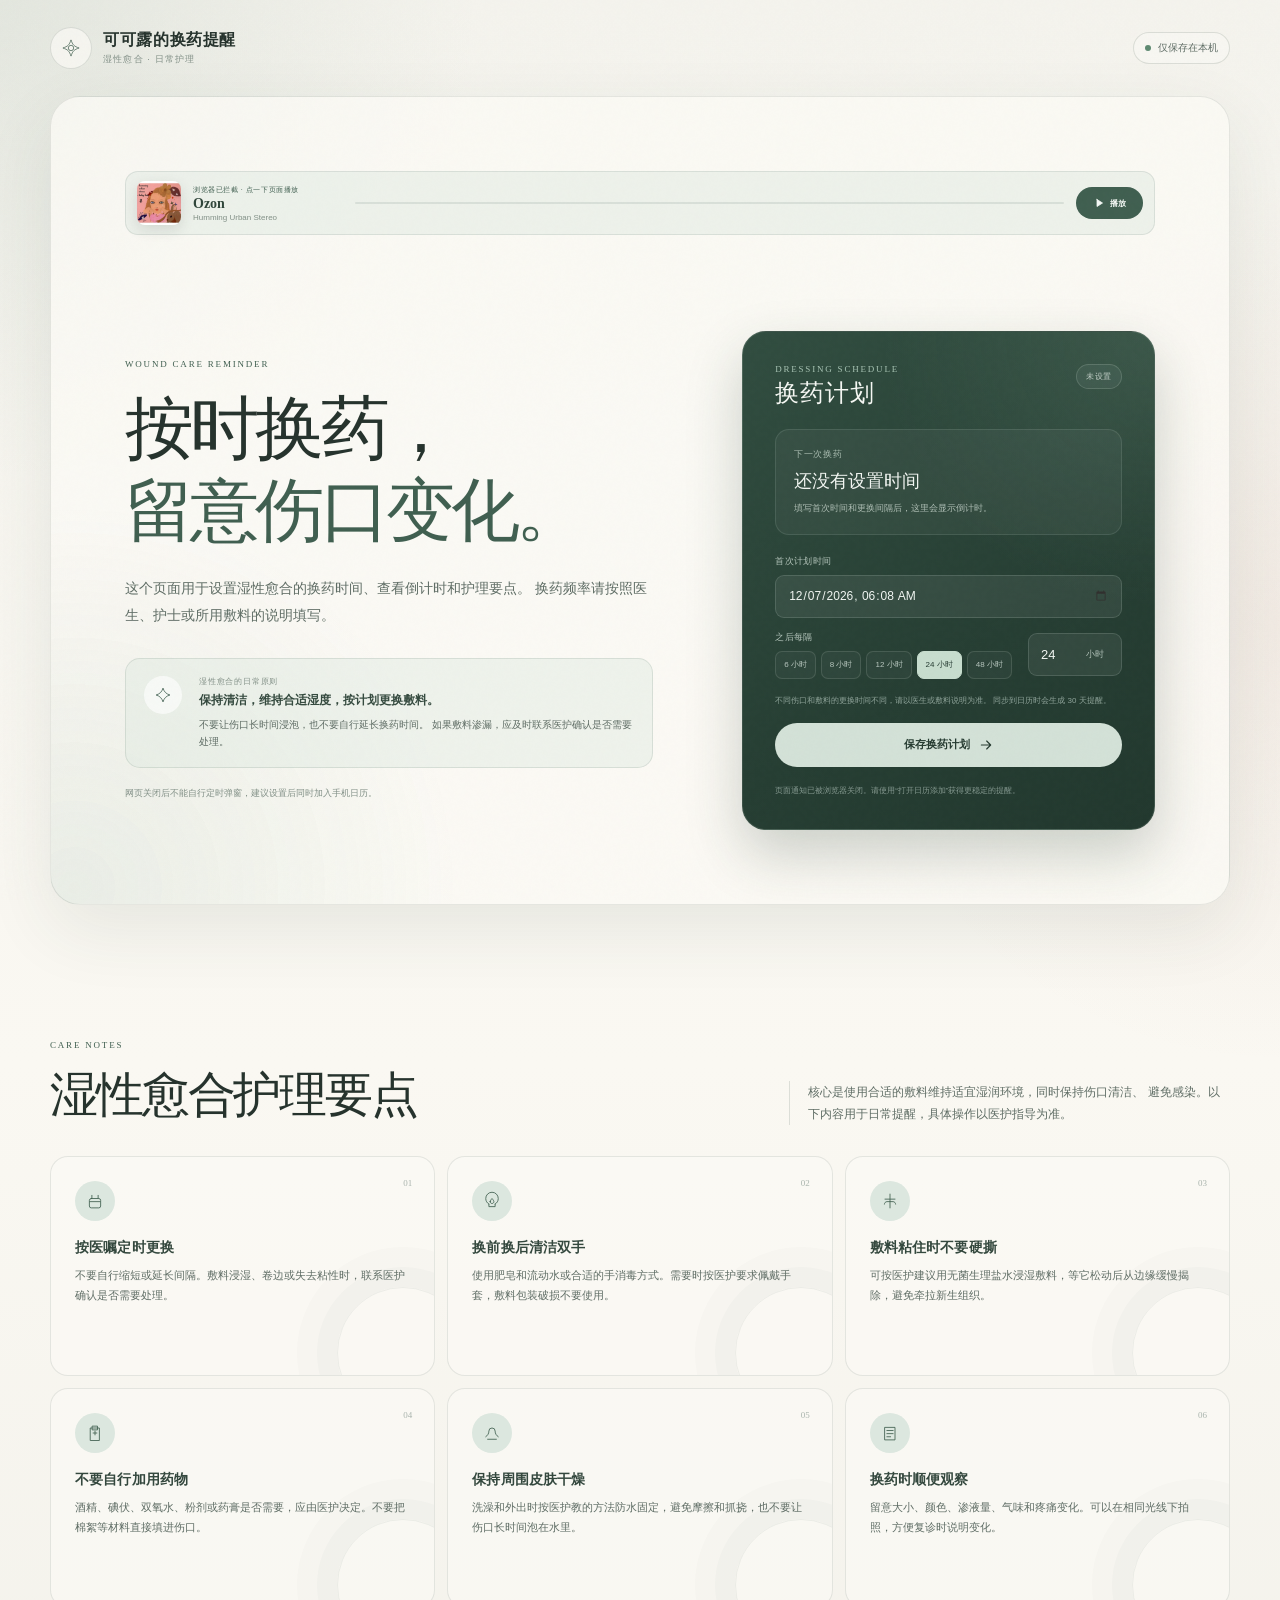
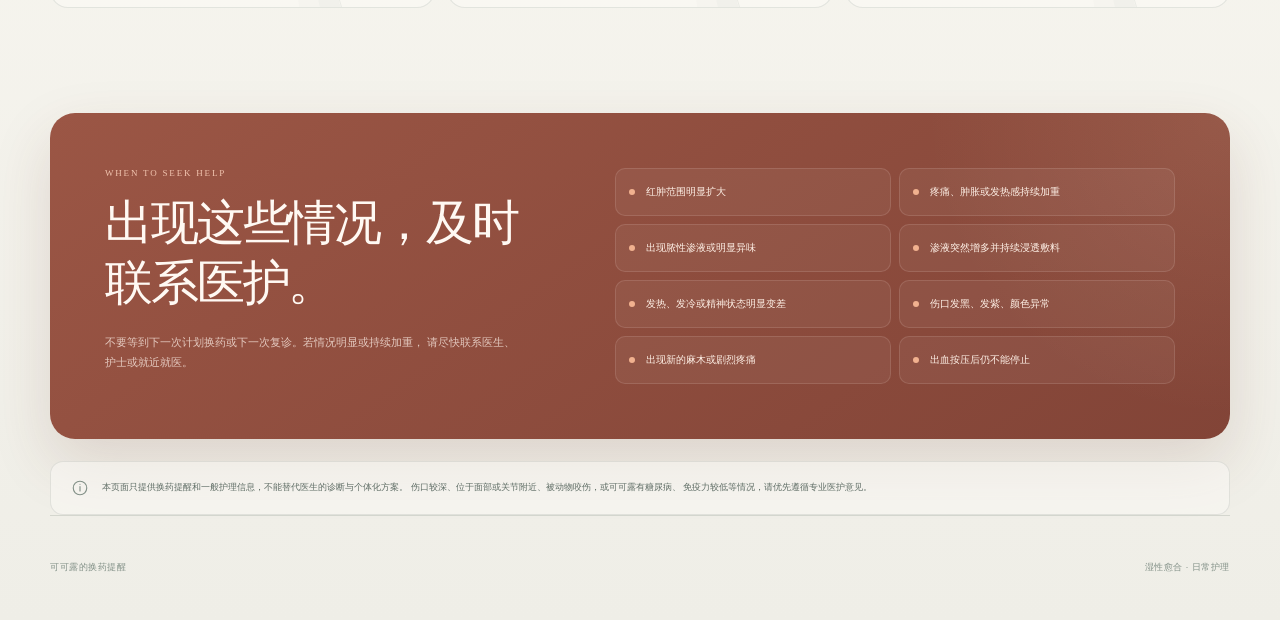
==== commit 3bb55219: "Add direct 30-day calendar reminder" ====
--- a/cocolu-wound-care-auto/index.html
+++ b/cocolu-wound-care-auto/index.html
@@ -23,7 +23,7 @@
       content="湿性愈合换药计划、倒计时与日常护理注意事项。"
     />
     <title>可可露的换药提醒 · 湿性愈合</title>
-    <link rel="stylesheet" href="styles.css?v=20261116-auto-1" />
+    <link rel="stylesheet" href="styles.css?v=20261116-calendar-2" />
   </head>
   <body>
     <div class="page-texture" aria-hidden="true"></div>
@@ -52,7 +52,7 @@
         <section class="hero-music" id="musicCard" aria-label="背景音乐">
           <img
             class="music-cover"
-            src="assets/ozon-cover.jpg?v=20261116-auto-1"
+            src="assets/ozon-cover.jpg?v=20261116-calendar-2"
             alt="《Ozon》歌曲封面"
           />
           <div class="music-meta">
@@ -79,7 +79,7 @@
           </button>
           <audio
             id="backgroundMusic"
-            src="assets/ozon-preview.m4a?v=20261116-auto-1"
+            src="assets/ozon-preview.m4a?v=20261116-calendar-2"
             preload="auto"
             autoplay
             loop
@@ -188,6 +188,7 @@
 
             <p class="schedule-caution">
               不同伤口和敷料的更换时间不同，请以医生或敷料说明为准。
+              同步到日历时会生成 30 天提醒。
             </p>
 
             <button class="save-button" id="saveButton" type="submit">
@@ -205,18 +206,35 @@
               </svg>
               这次已经换好了
             </button>
-            <button class="action-button" id="notifyButton" type="button">
-              <svg viewBox="0 0 24 24" aria-hidden="true">
-                <path d="M18 8a6 6 0 0 0-12 0c0 7-3 7-3 9h18c0-2-3-2-3-9M10 21h4" />
-              </svg>
-              页面通知
-            </button>
-            <button class="action-button" id="calendarButton" type="button">
+            <a
+              class="calendar-direct"
+              id="calendarLink"
+              href="#"
+              target="_blank"
+              rel="noopener noreferrer"
+            >
               <svg viewBox="0 0 24 24" aria-hidden="true">
                 <rect x="3" y="5" width="18" height="16" rx="2" />
                 <path d="M8 3v4m8-4v4M3 10h18M12 14v4m-2-2h4" />
               </svg>
-              加入手机日历
+              <span>打开日历添加</span>
+              <small>30 天重复</small>
+            </a>
+            <button class="action-button" id="notifyButton" type="button">
+              <svg viewBox="0 0 24 24" aria-hidden="true">
+                <path d="M18 8a6 6 0 0 0-12 0c0 7-3 7-3 9h18c0-2-3-2-3-9M10 21h4" />
+              </svg>
+              页面通知
+            </button>
+            <button
+              class="action-button"
+              id="downloadCalendarButton"
+              type="button"
+            >
+              <svg viewBox="0 0 24 24" aria-hidden="true">
+                <path d="M12 3v12m-5-5 5 5 5-5M4 20h16" />
+              </svg>
+              导入30天日历
             </button>
             <button class="edit-button" id="editButton" type="button">
               调整换药计划
@@ -352,6 +370,6 @@
     </footer>
 
     <div class="toast" id="toast" role="status" aria-live="polite"></div>
-    <script src="app.js?v=20261116-auto-1"></script>
+    <script src="app.js?v=20261116-calendar-2"></script>
   </body>
 </html>
--- a/cocolu-wound-care-auto/styles.css
+++ b/cocolu-wound-care-auto/styles.css
@@ -520,7 +520,8 @@
 .save-button,
 .done-button,
 .action-button,
-.edit-button {
+.edit-button,
+.calendar-direct {
   display: inline-flex;
   align-items: center;
   justify-content: center;
@@ -542,13 +543,15 @@
 
 .save-button:hover,
 .done-button:hover,
-.action-button:hover {
+.action-button:hover,
+.calendar-direct:hover {
   transform: translateY(-1px);
 }
 
 .save-button svg,
 .done-button svg,
-.action-button svg {
+.action-button svg,
+.calendar-direct svg {
   width: 16px;
   fill: none;
   stroke: currentColor;
@@ -571,6 +574,29 @@
   color: #243b30;
   background: #d4e2d8;
   font-size: 11px;
+}
+
+.calendar-direct {
+  grid-column: 1 / -1;
+  min-height: 48px;
+  gap: 8px;
+  padding: 10px 14px;
+  color: #253c31;
+  background: #eef4ef;
+  font-size: 11px;
+  text-decoration: none;
+}
+
+.calendar-direct span {
+  font-weight: 700;
+}
+
+.calendar-direct small {
+  padding: 3px 6px;
+  border-radius: 999px;
+  color: #496657;
+  background: rgba(64, 95, 80, 0.1);
+  font-size: 7px;
 }
 
 .action-button {
